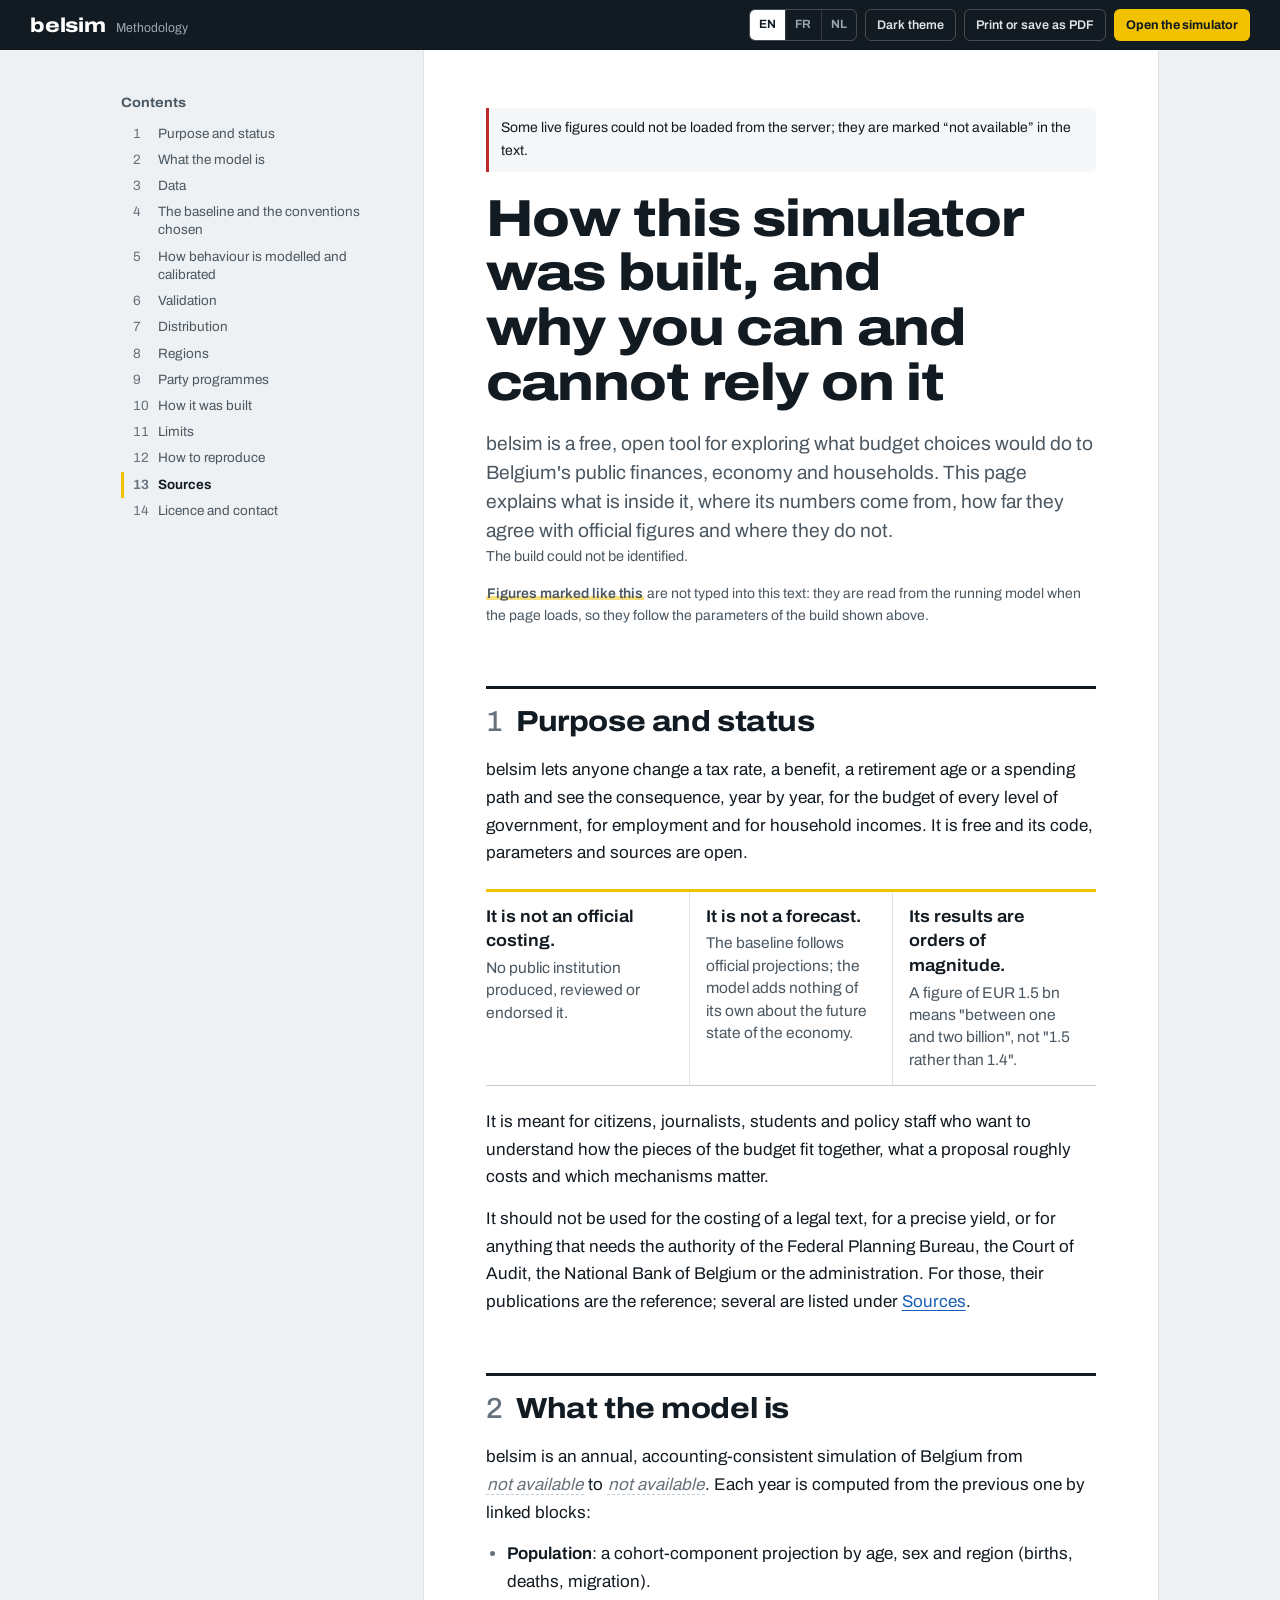
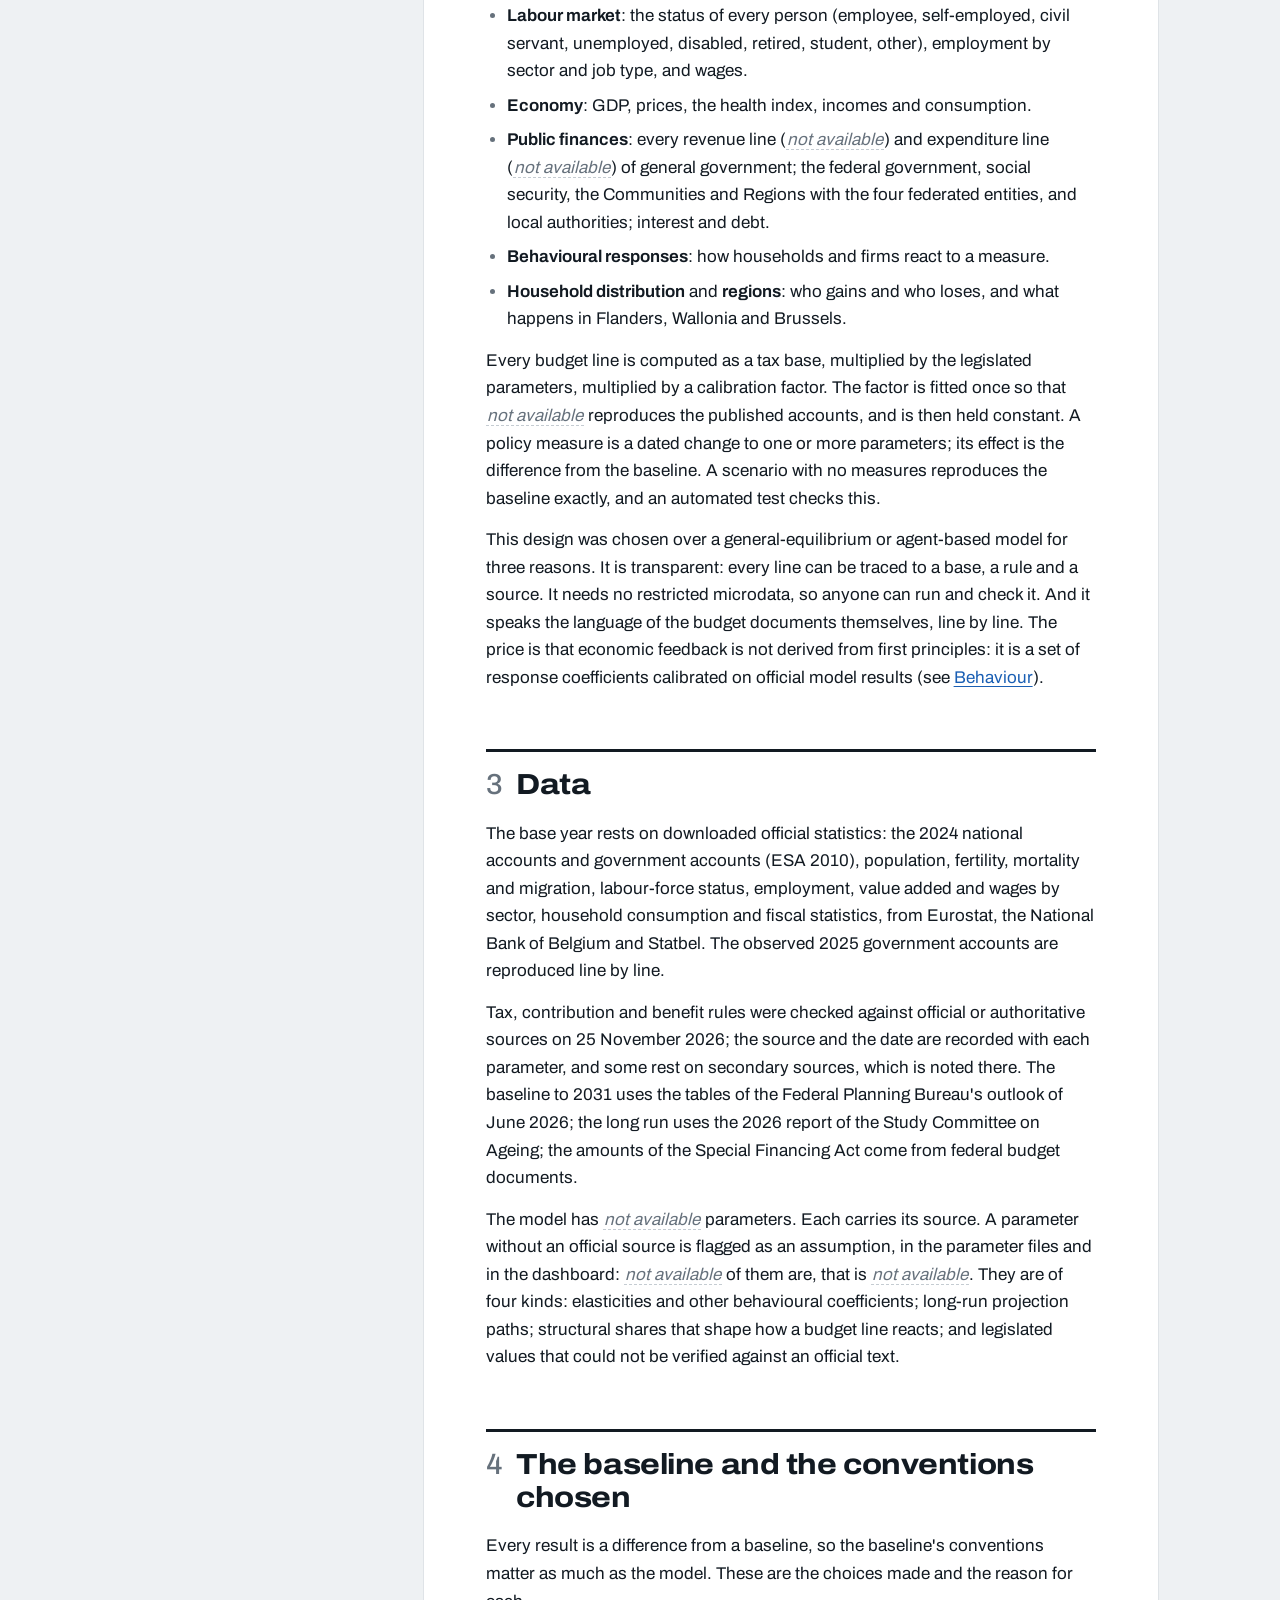
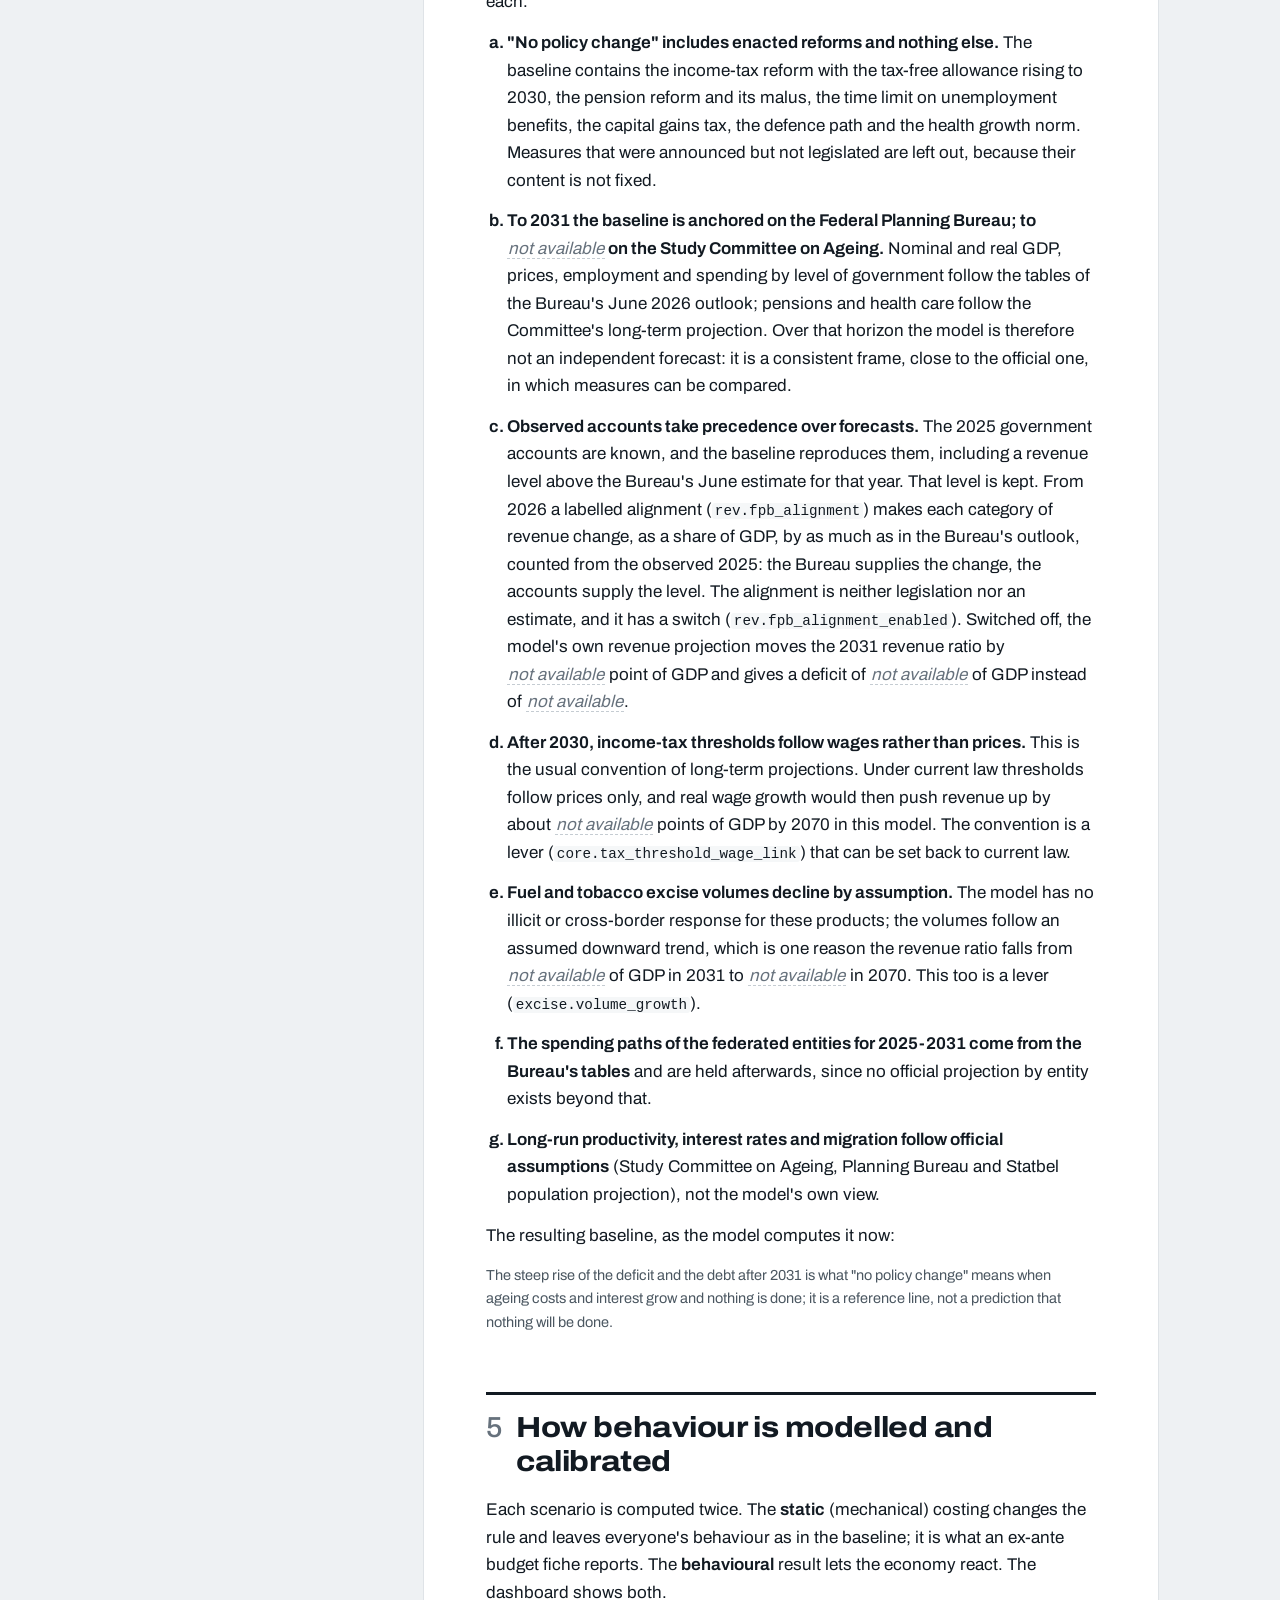
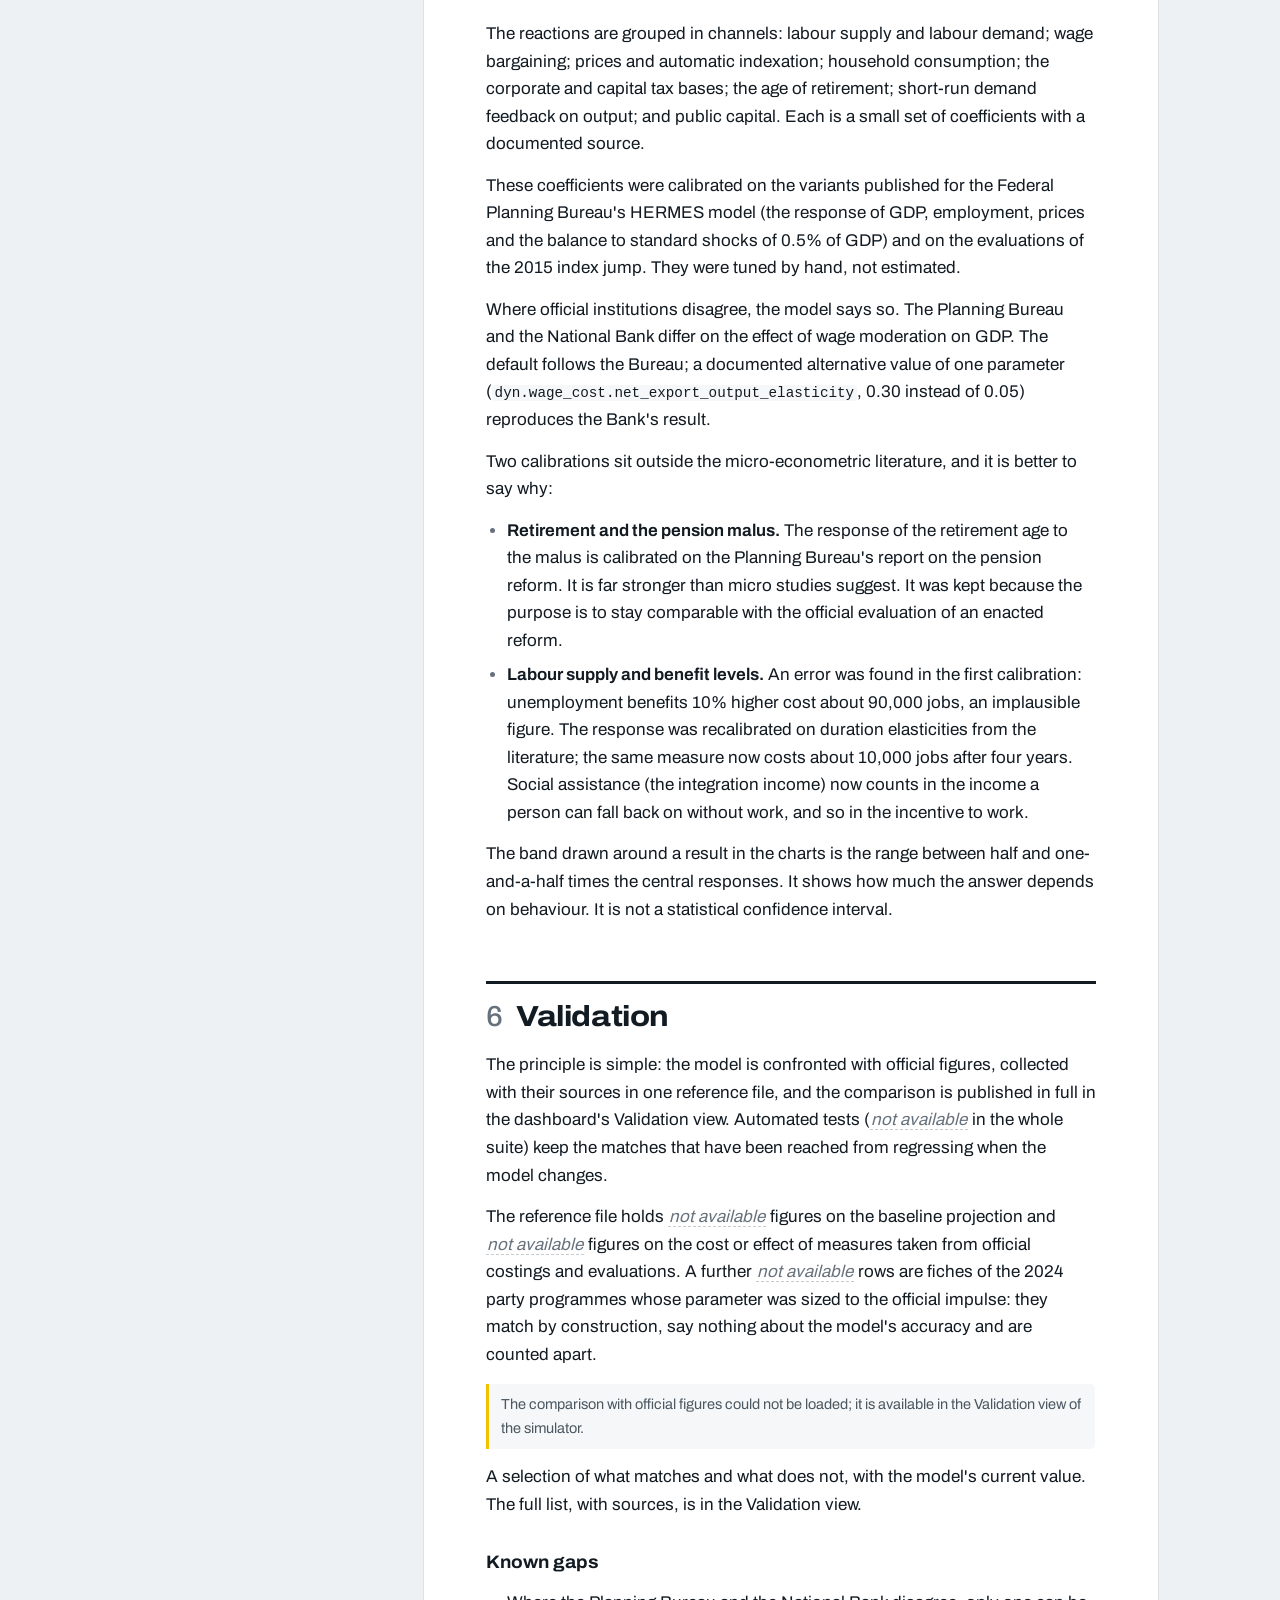
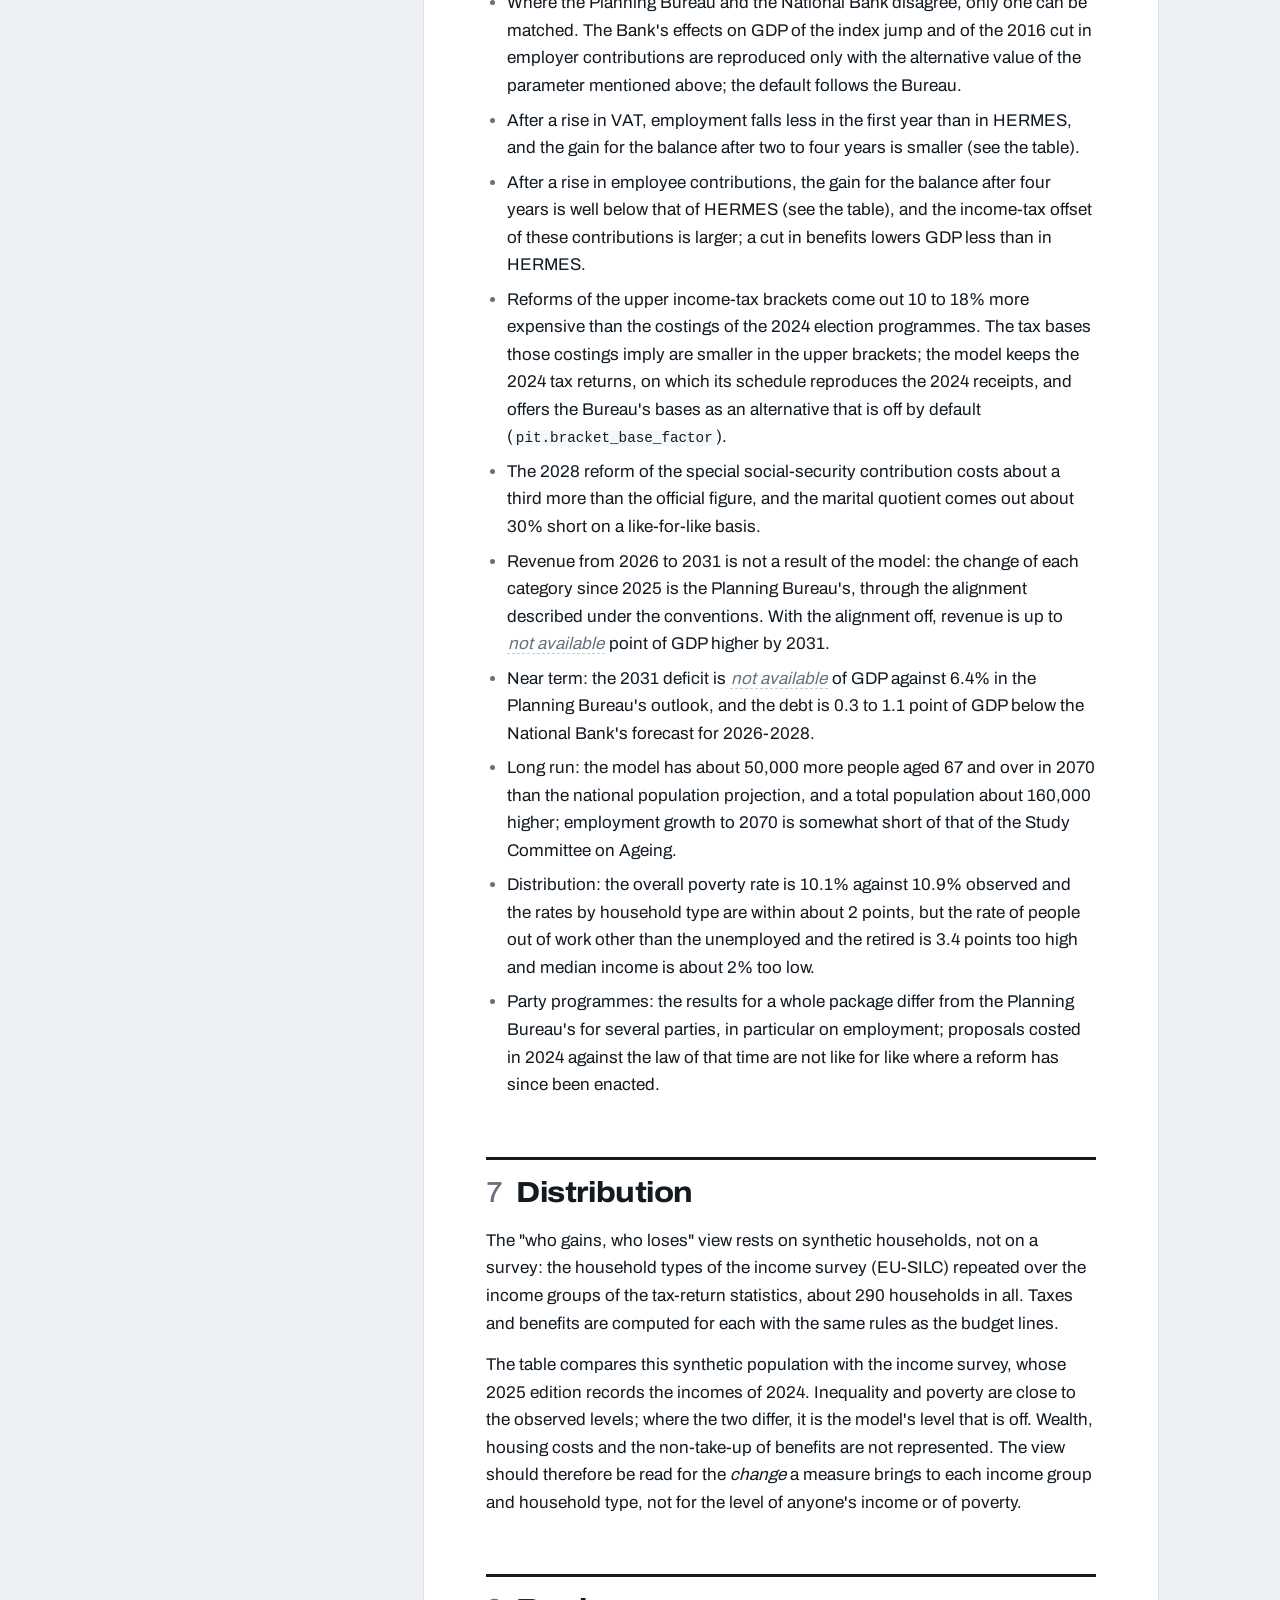
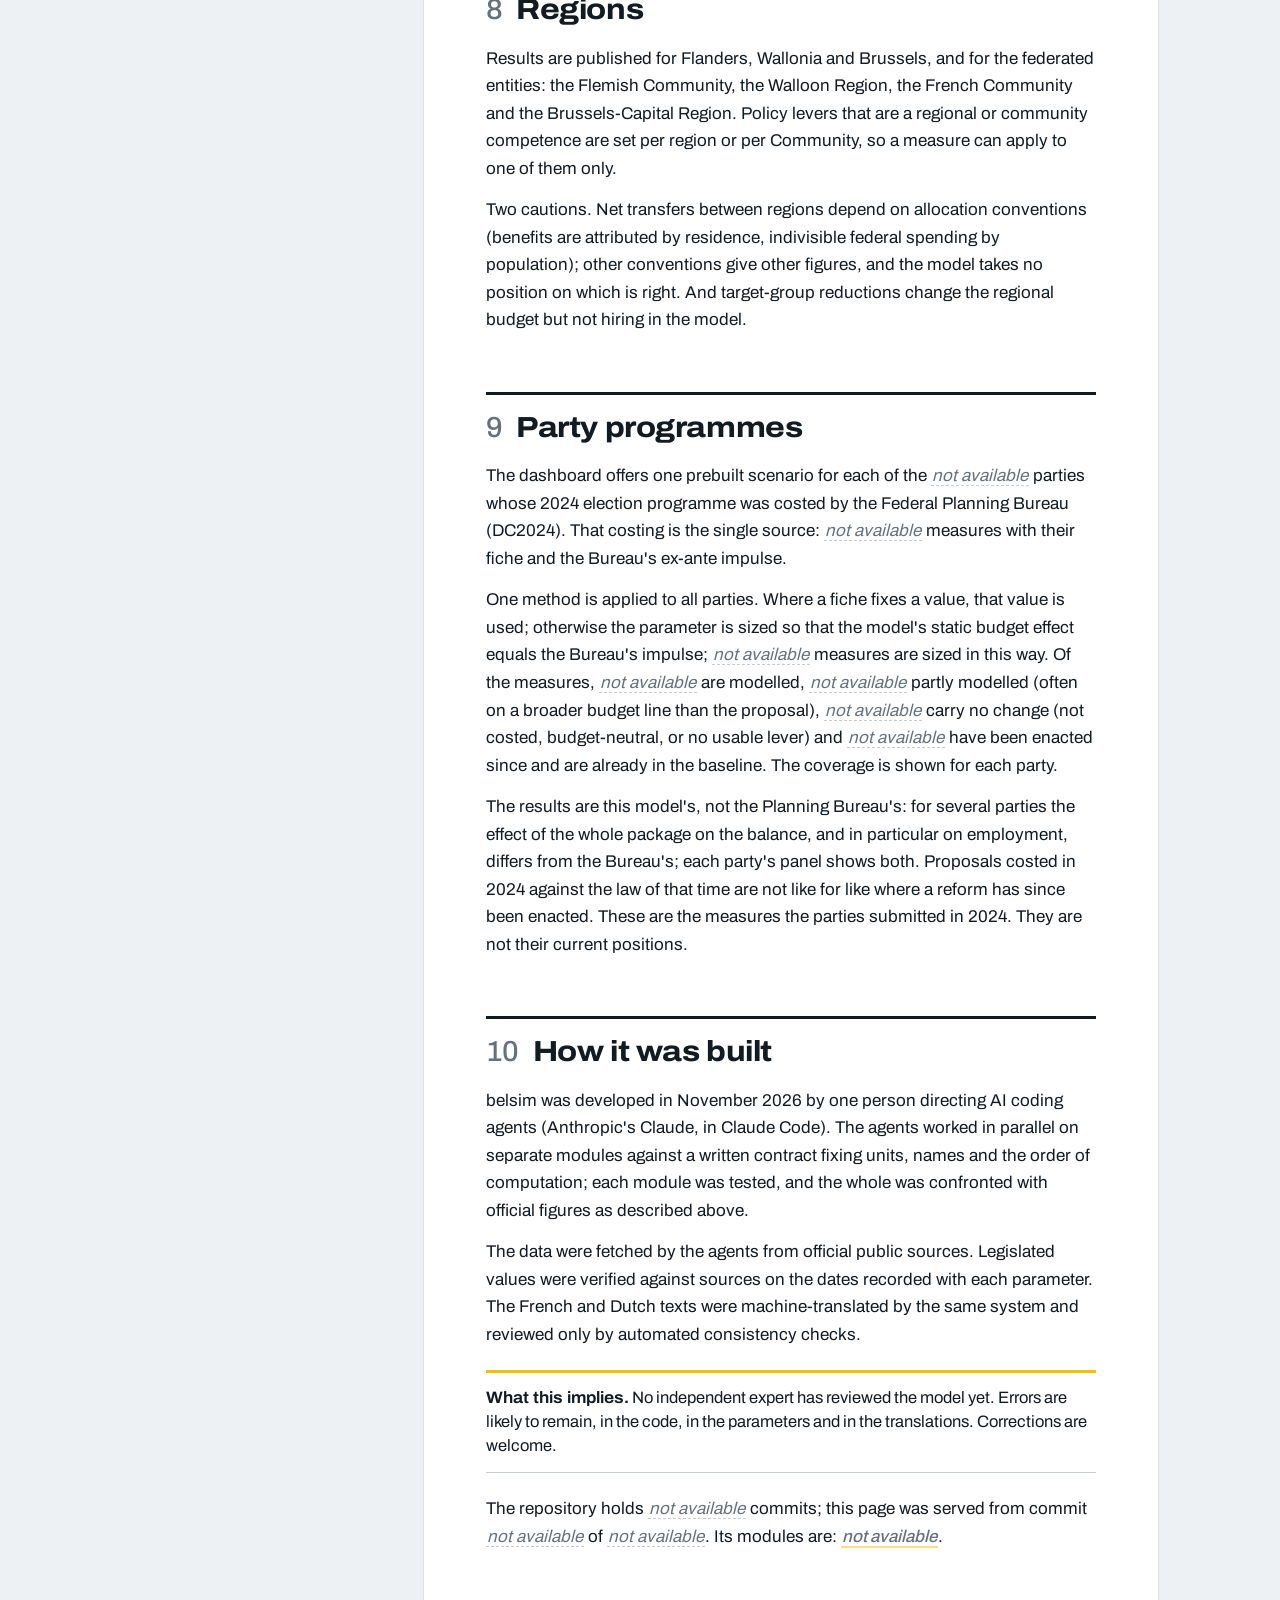
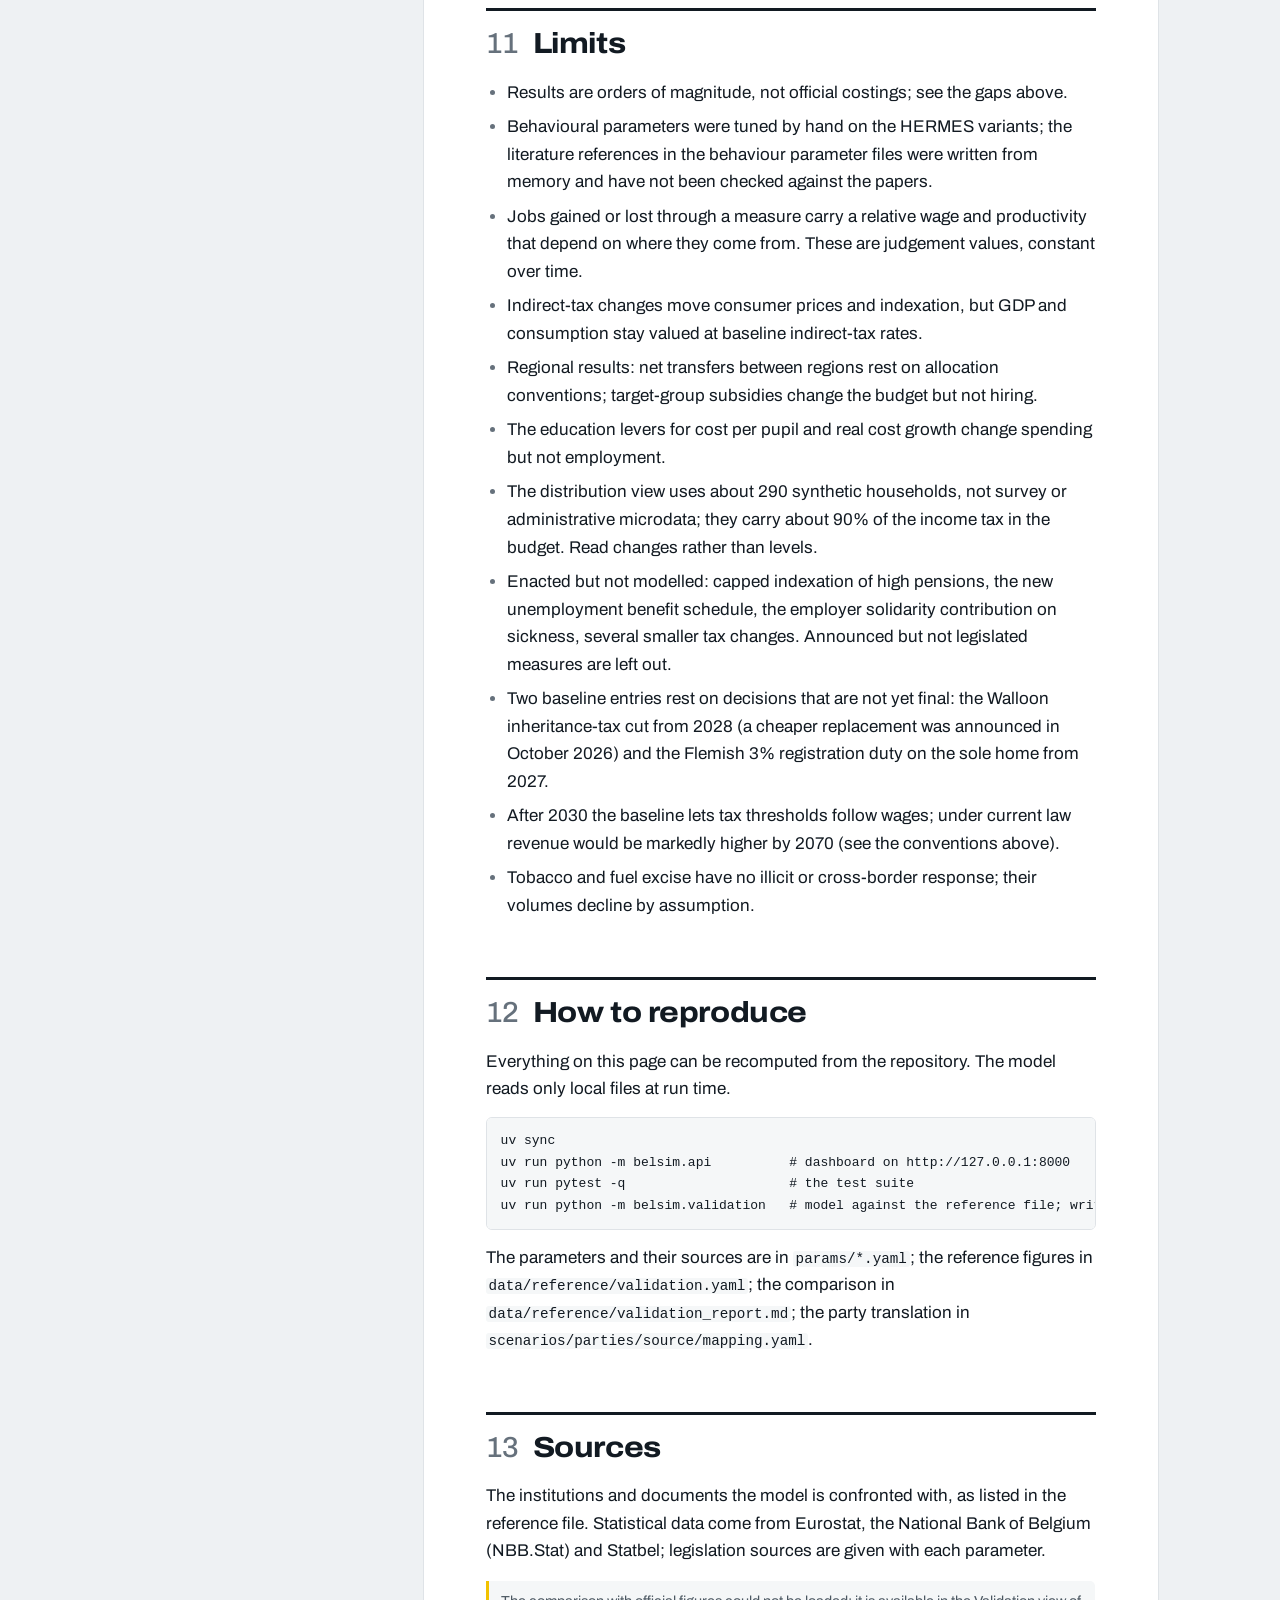
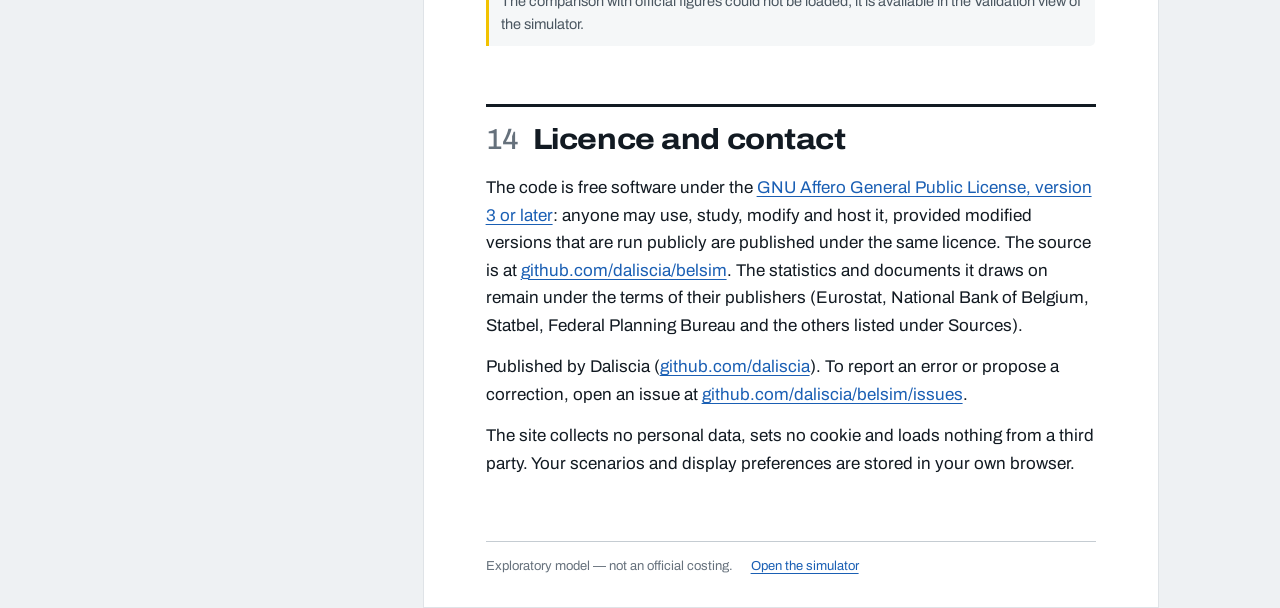
==== web/whitepaper.html @ 52c02fa8 "belsim: a small simulator of Belgium's public finances Change a tax rate, a pension age or a spendin" ====
<!doctype html>
<html lang="en" data-theme="light">
<head>
<meta charset="utf-8">
<meta name="viewport" content="width=device-width, initial-scale=1">
<meta name="color-scheme" content="light dark">
<title>Methodology — belsim</title>
<meta name="description" content="How the belsim simulator of Belgium's public finances was built, where its numbers come from, how far they agree with official figures, and what it should not be used for.">
<meta property="og:type" content="article">
<meta property="og:site_name" content="belsim">
<meta property="og:title" content="belsim — how this simulator was built, and why you can and cannot rely on it">
<meta property="og:description" content="Model, data, baseline conventions, behavioural calibration, validation against official figures, and limits of an open simulator of Belgium's public finances.">
<meta property="og:image" content="og.png">
<meta property="og:image:width" content="1200">
<meta property="og:image:height" content="630">
<meta property="og:image:alt" content="Chart titled “Belgium's budget, simulated”: public debt with no policy change, rising from 2024 to 2070, in % of GDP.">
<meta property="og:locale" content="en_GB">
<meta property="og:locale:alternate" content="fr_BE">
<meta property="og:locale:alternate" content="nl_BE">
<meta name="twitter:card" content="summary_large_image">
<meta name="twitter:title" content="belsim — methodology">
<meta name="twitter:description" content="How an open simulator of Belgium's public finances was built, and how far to trust it.">
<meta name="twitter:image" content="og.png">
<meta name="twitter:image:alt" content="Chart titled “Belgium's budget, simulated”: public debt with no policy change, rising from 2024 to 2070, in % of GDP.">
<link rel="icon" href="favicon.svg" type="image/svg+xml">
<script src="js/theme-init.js"></script>
<link rel="stylesheet" href="css/whitepaper.css">
</head>
<body>
<a class="skip" id="skip" href="#paper"></a>
<header id="top">
  <a class="brand" href="./"><span class="brand-name">belsim</span><span class="brand-sub" id="top-sub"></span></a>
  <div class="top-controls">
    <div class="seg" id="lang-seg" role="group"></div>
    <button type="button" class="btn quiet" id="theme-btn"></button>
    <button type="button" class="btn quiet" id="print-btn"></button>
    <a class="btn primary" id="app-link" href="./"></a>
  </div>
</header>
<noscript>
  <div class="nojs">
    <p>This page assembles its text and its live figures with JavaScript. Without it, the text alone can be read here: <a href="wp/en.html">English</a>, <a href="wp/fr.html" lang="fr">français</a>, <a href="wp/nl.html" lang="nl">Nederlands</a> (figures computed by the model are left blank).</p>
  </div>
</noscript>
<div id="layout">
  <nav id="toc" aria-labelledby="toc-title">
    <details id="toc-box" open>
      <summary id="toc-title"></summary>
      <ol id="toc-list"></ol>
    </details>
  </nav>
  <main id="paper" tabindex="-1">
    <div id="notice" role="status" hidden></div>
    <article id="article"><div class="boot"><span class="bar"></span></div></article>
    <footer id="paper-foot"></footer>
  </main>
</div>
<script type="module" src="js/whitepaper.js"></script>
</body>
</html>
---- web/css/whitepaper.css ----
/* The methodology page: a long-form document in the dashboard's own voice (same typeface, same
   inks, the one yellow mark). Light by default; dark when the visitor chose it in the dashboard
   or here; a print sheet at the end. */
@font-face {
  font-family: "Archivo";
  src: url("../vendor/archivo-latin-wdth-normal.woff2") format("woff2-variations");
  font-weight: 100 900;
  font-stretch: 62% 125%;
  font-display: swap;
}

:root {
  color-scheme: light;
  --page: #eef1f3; --paper: #ffffff; --surface-2: #f5f7f8;
  --ink: #121a22; --ink-2: #4b5761; --ink-3: #66717c;
  --rule: #dfe3e7; --rule-2: #c5ccd2;
  --bar: #121a22; --bar-ink: #dfe5ea; --bar-ink-2: #9aa5af;
  --flag: #f2c200; --flag-ink: #121a22;
  --mark: rgba(242, 194, 0, .5);          /* the stroke under a live figure */
  --link: #1a5fb4; --focus: #1a5fb4;
  --todo-bg: #fde8e8; --todo-ink: #8f1d1e;
  --q0: #cde2f8; --q0-ink: #0f2d4d; --q1: #9dc6f0; --q1-ink: #0f2d4d; --q2: #5b9fe6; --q2-ink: #06203c;
  --q3: #256fc4; --q3-ink: #fff; --q4: #12447f; --q4-ink: #fff;
}
:root[data-theme="dark"] {
  color-scheme: dark;
  --page: #0c1116; --paper: #141a21; --surface-2: #1d252e;
  --ink: #e9edf0; --ink-2: #b3bcc5; --ink-3: #8a95a0;
  --rule: #28303a; --rule-2: #3d4753;
  --bar: #080c10; --bar-ink: #dfe5ea; --bar-ink-2: #8f9ba6;
  --mark: rgba(242, 194, 0, .34);
  --link: #7ab8ff; --focus: #6fb0ff;
  --todo-bg: #3d1a1b; --todo-ink: #ffb4b4;
  --q0: #12345a; --q0-ink: #dbe9f7; --q1: #1a4f8a; --q1-ink: #e6f0fa; --q2: #2a73c2; --q2-ink: #fff;
  --q3: #5b9fe6; --q3-ink: #06203c; --q4: #a8cdf3; --q4-ink: #06203c;
}

* { box-sizing: border-box; }
html { scroll-behavior: smooth; scroll-padding-top: 72px; }
body {
  margin: 0; background: var(--page); color: var(--ink);
  font: 400 17px/1.62 "Archivo", system-ui, -apple-system, "Segoe UI", sans-serif;
  -webkit-font-smoothing: antialiased; text-rendering: optimizeLegibility;
}
h1, h2, h3, p, ul, ol, dl, dd, pre { margin: 0; }
a { color: var(--link); text-underline-offset: 3px; text-decoration-thickness: 1px; }
a:hover { text-decoration-thickness: 2px; }
button { font: inherit; color: inherit; }
:focus-visible { outline: 2px solid var(--focus); outline-offset: 2px; border-radius: 3px; }
[hidden] { display: none !important; }
@media (prefers-reduced-motion: reduce) { html { scroll-behavior: auto; } * { animation: none !important; transition: none !important; } }

.skip { position: absolute; left: -9999px; top: 8px; z-index: 100; background: var(--flag); color: var(--flag-ink); padding: 6px 12px; border-radius: 5px; font-weight: 650; font-size: 14px; }
.skip:focus { left: 8px; }

/* ------------------------------------------------------------------ top bar */
#top {
  position: sticky; top: 0; z-index: 20; display: flex; align-items: center; justify-content: space-between; gap: 10px 18px; flex-wrap: wrap;
  background: var(--bar); color: var(--bar-ink); padding: 9px clamp(14px, 3vw, 30px); font-size: 13px;
}
#top .brand { display: flex; align-items: baseline; gap: 10px; text-decoration: none; color: inherit; }
#top .brand-name { font-weight: 800; font-stretch: 118%; font-size: 20px; letter-spacing: -.01em; color: #fff; }
#top .brand-sub { color: var(--bar-ink-2); font-stretch: 92%; }
.top-controls { display: flex; align-items: center; gap: 8px; flex-wrap: wrap; }
#top :focus-visible { outline-color: var(--flag); }
.seg { display: inline-flex; border: 1px solid rgba(255, 255, 255, .22); border-radius: 6px; overflow: hidden; }
.seg button { border: 0; background: none; padding: 5px 9px; cursor: pointer; color: var(--bar-ink-2); font-size: 12px; font-weight: 650; letter-spacing: .02em; border-left: 1px solid rgba(255, 255, 255, .14); }
.seg button:first-child { border-left: 0; }
.seg button[aria-pressed="true"] { background: #fff; color: #121a22; }
.seg button:focus-visible { outline-offset: -2px; }
.btn { display: inline-block; white-space: nowrap; border-radius: 6px; padding: 5px 11px; cursor: pointer; font-weight: 600; font-size: 12.5px; text-decoration: none; border: 1px solid transparent; }
.btn.quiet { background: none; border-color: rgba(255, 255, 255, .22); color: var(--bar-ink); }
.btn.quiet:hover { border-color: rgba(255, 255, 255, .5); }
.btn.primary { background: var(--flag); color: var(--flag-ink); font-weight: 700; }
.btn.primary:hover { filter: brightness(1.06); }

/* ------------------------------------------------------------------ layout */
#layout {
  display: grid; grid-template-columns: minmax(190px, 250px) minmax(0, 46rem); gap: clamp(20px, 4vw, 56px);
  justify-content: center; align-items: start; padding: 0 clamp(14px, 3vw, 30px);
}
#toc { position: sticky; top: 60px; max-height: calc(100vh - 70px); overflow-y: auto; padding: 34px 0 20px; font-size: 13.5px; line-height: 1.35; }
#toc summary { font-weight: 700; font-stretch: 108%; color: var(--ink-2); list-style: none; cursor: default; margin-bottom: 8px; }
#toc summary::-webkit-details-marker { display: none; }
#toc ol { list-style: none; margin: 0; padding: 0; counter-reset: toc; }
#toc li { counter-increment: toc; }
#toc li a {
  display: grid; grid-template-columns: 1.7em 1fr; gap: 2px; padding: 4px 8px 4px 9px; border-left: 3px solid transparent;
  color: var(--ink-2); text-decoration: none;
}
#toc li a::before { content: counter(toc); font-variant-numeric: tabular-nums; color: var(--ink-3); }
#toc li a:hover { color: var(--ink); }
#toc li a[aria-current="true"] { color: var(--ink); font-weight: 650; border-left-color: var(--flag); }

#paper { background: var(--paper); border: 1px solid var(--rule); border-top: 0; padding: clamp(22px, 5vw, 58px) clamp(18px, 5vw, 62px) 30px; min-height: 100vh; outline: none; }
#article { counter-reset: sec; }
.boot { padding: 60px 0; }
.boot .bar { display: block; width: 120px; height: 4px; border-radius: 2px; background: var(--rule-2); overflow: hidden; position: relative; }
.boot .bar::after { content: ""; position: absolute; inset: 0; width: 40%; background: var(--ink); border-radius: 2px; animation: slide 1.1s ease-in-out infinite alternate; }
@keyframes slide { from { transform: translateX(-20%); } to { transform: translateX(170%); } }

#notice { background: var(--surface-2); border-left: 3px solid var(--flag); padding: 9px 12px; font-size: 14px; color: var(--ink-2); margin-bottom: 20px; border-radius: 0 5px 5px 0; }
#notice.err { border-left-color: #c0292a; color: var(--ink); }

/* ------------------------------------------------------------------ text */
.wp-head h1 {
  font-size: clamp(31px, 4.7vw, 52px); line-height: 1.05; font-weight: 800; font-stretch: 116%; letter-spacing: -.022em;
  max-width: 17em; text-wrap: balance;
}
.standfirst { font-size: clamp(18px, 1.5vw, 20.5px); line-height: 1.5; color: var(--ink-2); margin-top: 20px; max-width: 38em; }
.key { font-size: 14px; color: var(--ink-2); margin-top: 14px; }

section { margin-top: 58px; counter-increment: sec; }
section > h2 {
  font-size: clamp(23px, 2.4vw, 29px); line-height: 1.15; font-weight: 750; font-stretch: 112%; letter-spacing: -.015em;
  padding-top: 16px; border-top: 3px solid var(--ink); margin-bottom: 18px; display: grid; grid-template-columns: auto 1fr; gap: 0 14px; align-items: baseline;
}
section > h2::before { content: counter(sec); font-variant-numeric: tabular-nums; color: var(--ink-3); font-weight: 500; font-stretch: 100%; }
section h3 { font-size: 18px; font-weight: 700; font-stretch: 106%; margin: 30px 0 10px; }
section p, section li { max-width: 42em; }
section p + p, section ul + p, section ol + p, section div + p, section p + ul, section p + ol, section pre + p { margin-top: 14px; }
section ul, section ol { padding-left: 1.25em; margin-top: 12px; }
section li + li { margin-top: 7px; }
section li::marker { color: var(--ink-3); }
b { font-weight: 650; }
code { font-family: ui-monospace, SFMono-Regular, Menlo, Consolas, monospace; font-size: .84em; background: var(--surface-2); padding: 0 3px; border-radius: 3px; overflow-wrap: anywhere; }
pre { background: var(--surface-2); border: 1px solid var(--rule); border-radius: 6px; padding: 12px 14px; overflow-x: auto; margin-top: 14px; font-size: 14px; line-height: 1.55; }
pre code { background: none; padding: 0; font-size: 13px; overflow-wrap: normal; }
.note { font-size: 14.5px; color: var(--ink-2); }

ol.conventions { list-style: lower-alpha; }
ol.conventions li + li { margin-top: 13px; }
ol.conventions li::marker { font-weight: 650; color: var(--ink); }

/* a figure the model computed when the page loaded */
.live { font-variant-numeric: tabular-nums; font-weight: 600; white-space: nowrap; background: linear-gradient(transparent 64%, var(--mark) 64%, var(--mark) 94%, transparent 94%); padding: 0 1px; }
.live.pending { color: var(--ink-3); font-weight: 400; }
.live.missing { color: var(--ink-3); font-weight: 400; font-style: italic; background: none; border-bottom: 1px dashed var(--rule-2); }
.live.list { white-space: normal; background: none; font-weight: 500; border-bottom: 2px solid var(--mark); }

/* the three statements of status */
.status { display: grid; grid-template-columns: repeat(3, minmax(0, 1fr)); gap: 0; margin: 22px 0; border-top: 3px solid var(--flag); border-bottom: 1px solid var(--rule-2); }
.status p { margin: 0 !important; padding: 13px 16px 14px 0; font-size: 15.5px; line-height: 1.45; color: var(--ink-2); max-width: none; }
.status p + p { padding-left: 16px; border-left: 1px solid var(--rule); }
.status b { display: block; color: var(--ink); font-size: 17px; font-stretch: 106%; margin-bottom: 3px; }
.status.plain { grid-template-columns: minmax(0, 1fr); }
.status.plain b { display: inline; font-size: inherit; }
.status.plain p { color: var(--ink); font-size: 16.5px; padding-right: 0; }

.todo { background: var(--todo-bg); color: var(--todo-ink); padding: 2px 7px; border-radius: 4px; font-size: .93em; font-weight: 550; }

/* ------------------------------------------------------------------ build strip, tables, bars */
.build { display: grid; grid-template-columns: repeat(auto-fit, minmax(118px, 1fr)); gap: 0; margin-top: 26px; border-top: 1px solid var(--rule-2); border-bottom: 1px solid var(--rule-2); }
.build div { padding: 9px 12px 10px 0; min-width: 0; }
.build dt { font-size: 12.5px; color: var(--ink-3); }
.build dd { font-size: 17px; font-weight: 650; font-variant-numeric: tabular-nums; overflow-wrap: anywhere; }
.build dd small { display: block; font-size: 12px; font-weight: 400; color: var(--ink-3); }

.tbl-wrap { overflow-x: auto; margin-top: 16px; }
table { border-collapse: collapse; width: 100%; font-size: 14.5px; line-height: 1.4; }
caption { caption-side: top; text-align: left; font-size: 13.5px; color: var(--ink-2); padding-bottom: 6px; }
th { text-align: left; font-weight: 600; font-size: 13px; color: var(--ink-2); padding: 6px 10px 6px 0; border-bottom: 1px solid var(--ink); vertical-align: bottom; }
td { padding: 6px 10px 6px 0; border-bottom: 1px solid var(--rule); vertical-align: baseline; }
th.n, td.n { text-align: right; font-variant-numeric: tabular-nums; white-space: nowrap; padding-right: 0; padding-left: 10px; }
tr.total td { font-weight: 650; border-top: 1px solid var(--ink); border-bottom: 0; }
tr.sec th { border-bottom: 0; padding-top: 16px; color: var(--ink); font-size: 14px; font-weight: 700; }
td.v { padding-left: 12px; padding-right: 0; white-space: nowrap; }
td.date { white-space: nowrap; }
td .sub { display: block; font-size: 12.5px; color: var(--ink-3); }
td a { overflow-wrap: anywhere; }
.verdict { display: inline-block; font-size: 12px; font-weight: 650; padding: 1px 7px; border-radius: 9px; white-space: nowrap; }
.q0 { background: var(--q0); color: var(--q0-ink); } .q1 { background: var(--q1); color: var(--q1-ink); } .q2 { background: var(--q2); color: var(--q2-ink); }
.q3 { background: var(--q3); color: var(--q3-ink); } .q4 { background: var(--q4); color: var(--q4-ink); }

.valsum { margin-top: 18px; display: grid; gap: 16px; }
.valsum h4 { margin: 0 0 2px; font-size: 15px; font-weight: 650; }
.valsum p { font-size: 14.5px; color: var(--ink-2); margin: 0 0 6px !important; max-width: none; }
.valbar { display: flex; height: 24px; gap: 2px; border-radius: 4px; overflow: hidden; }
.valbar span { display: flex; align-items: center; justify-content: center; font-size: 12px; font-weight: 650; min-width: 20px; font-variant-numeric: tabular-nums; }
.legend { display: flex; flex-wrap: wrap; gap: 4px 16px; font-size: 13px; color: var(--ink-2); margin-top: 8px; }
.legend i { display: inline-block; width: 11px; height: 11px; border-radius: 2px; margin-right: 6px; vertical-align: -1px; }
.computing { font-size: 14.5px; color: var(--ink-2); background: var(--surface-2); border-left: 3px solid var(--flag); padding: 9px 12px; margin-top: 16px; border-radius: 0 5px 5px 0; }

#paper-foot { margin-top: 64px; padding-top: 14px; border-top: 1px solid var(--rule-2); font-size: 13px; color: var(--ink-3); display: flex; gap: 6px 18px; flex-wrap: wrap; }
.nojs { max-width: 46rem; margin: 30px auto; background: #fff; color: #121a22; padding: 16px 18px; border-left: 3px solid #f2c200; font-size: 15px; }

/* ------------------------------------------------------------------ narrow screens */
@media (max-width: 900px) {
  #layout { grid-template-columns: minmax(0, 1fr); gap: 0; padding: 0; }
  #toc { position: static; max-height: none; padding: 14px 18px 12px; background: var(--paper); border-bottom: 1px solid var(--rule); }
  #toc summary { cursor: pointer; margin-bottom: 0; list-style: revert; }
  #toc summary::-webkit-details-marker { display: revert; }
  #toc details[open] summary { margin-bottom: 8px; }
  #paper { border-left: 0; border-right: 0; }
  .status { grid-template-columns: minmax(0, 1fr); }
  .status p + p { padding-left: 0; border-left: 0; border-top: 1px solid var(--rule); }
  #top .brand-sub, #print-btn { display: none; }
  #top { position: static; }
  html { scroll-padding-top: 12px; }
  body { font-size: 16px; }
}

/* ------------------------------------------------------------------ print (and "save as PDF") */
@page { size: A4; margin: 18mm 17mm 20mm; }
@media print {
  :root, :root[data-theme="dark"] {
    color-scheme: light;
    --page: #fff; --paper: #fff; --surface-2: #f3f4f5; --ink: #000; --ink-2: #2c2c2c; --ink-3: #555;
    --rule: #cfcfcf; --rule-2: #9a9a9a; --link: #000; --mark: transparent; --todo-bg: #fff; --todo-ink: #000;
    --q0: #e3e3e3; --q0-ink: #000; --q1: #cfcfcf; --q1-ink: #000; --q2: #a9a9a9; --q2-ink: #000; --q3: #6e6e6e; --q3-ink: #fff; --q4: #333; --q4-ink: #fff;
  }
  html { scroll-behavior: auto; }
  body { font-size: 10.5pt; line-height: 1.5; background: #fff; }
  #top, .skip, #notice, .boot { display: none !important; }
  #layout { display: block; padding: 0; }
  #paper { border: 0; padding: 0; min-height: 0; }
  /* the contents come after the title block, as a numbered list */
  #toc { display: none !important; }
  .toc-print { display: block; margin-top: 9mm; break-after: page; }
  .toc-print h2 { font-size: 13pt; font-weight: 700; margin-bottom: 3mm; }
  .toc-print ol { margin: 0; padding-left: 1.6em; font-size: 10.5pt; }
  .toc-print li { margin: 1.4mm 0; }
  .toc-print a { color: #000; }
  .wp-head h1 { font-size: 25pt; max-width: none; }
  .standfirst { font-size: 12.5pt; }
  section { margin-top: 9mm; }
  section > h2 { font-size: 15.5pt; border-top-width: 1.5pt; padding-top: 3mm; margin-bottom: 3.5mm; break-after: avoid; }
  section h3 { font-size: 12pt; break-after: avoid; }
  section p, section li { max-width: none; orphans: 3; widows: 3; }
  .live, .live.list { background: none; border-bottom: 1.2pt solid #8a8a8a; }
  .status { border-top: 1.5pt solid #000; break-inside: avoid; }
  .todo { border: 1pt dashed #000; }
  table { font-size: 9pt; }
  tr, .valsum > div, pre, .build { break-inside: avoid; }
  thead { display: table-header-group; }
  .tbl-wrap { overflow: visible; }
  .valbar span, .verdict, .legend i { -webkit-print-color-adjust: exact; print-color-adjust: exact; }
  a { text-decoration: none; }
  section a[href^="http"]::after { content: " (" attr(href) ")"; font-size: 8pt; color: #444; overflow-wrap: anywhere; }
  td a[href^="http"]::after { content: none; }
  td .url { display: block; font-size: 7.5pt; color: #444; overflow-wrap: anywhere; }
  #paper-foot { margin-top: 10mm; }
}
@media screen { td .url, .toc-print { display: none; } }
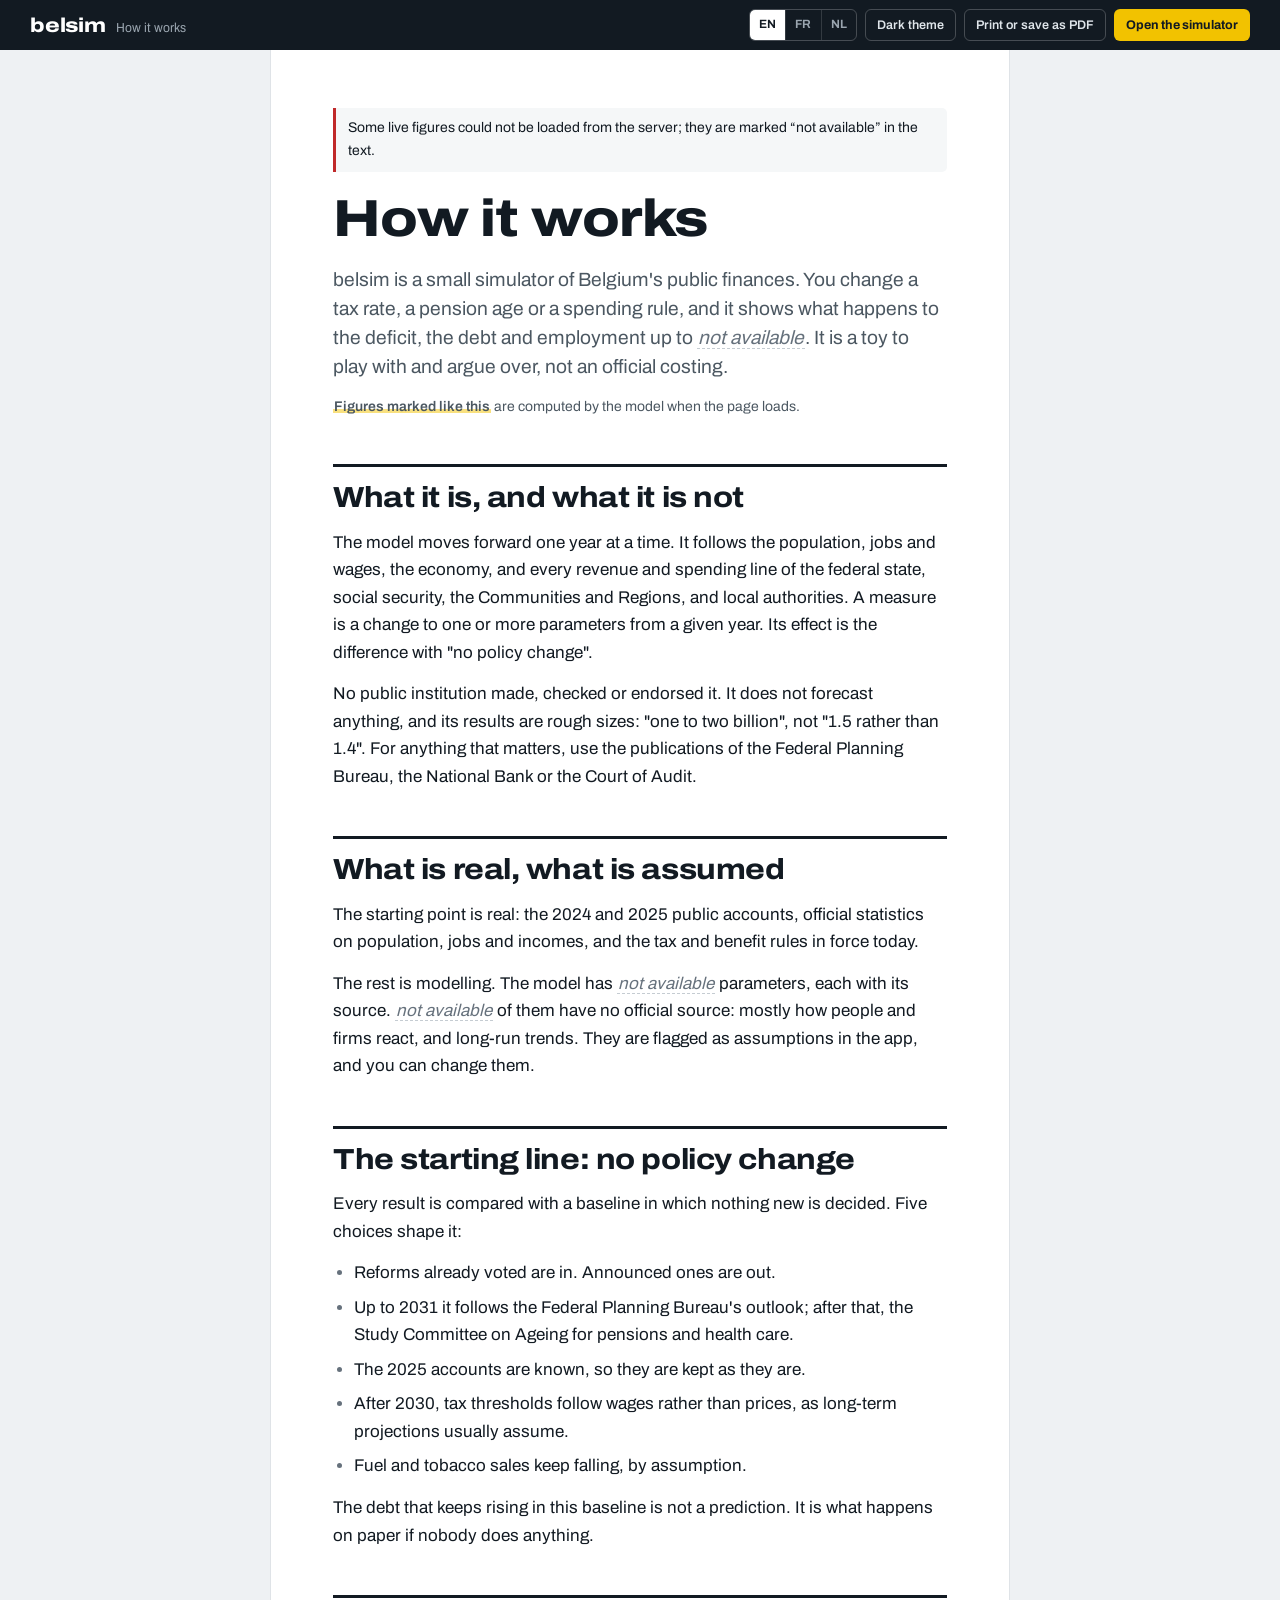
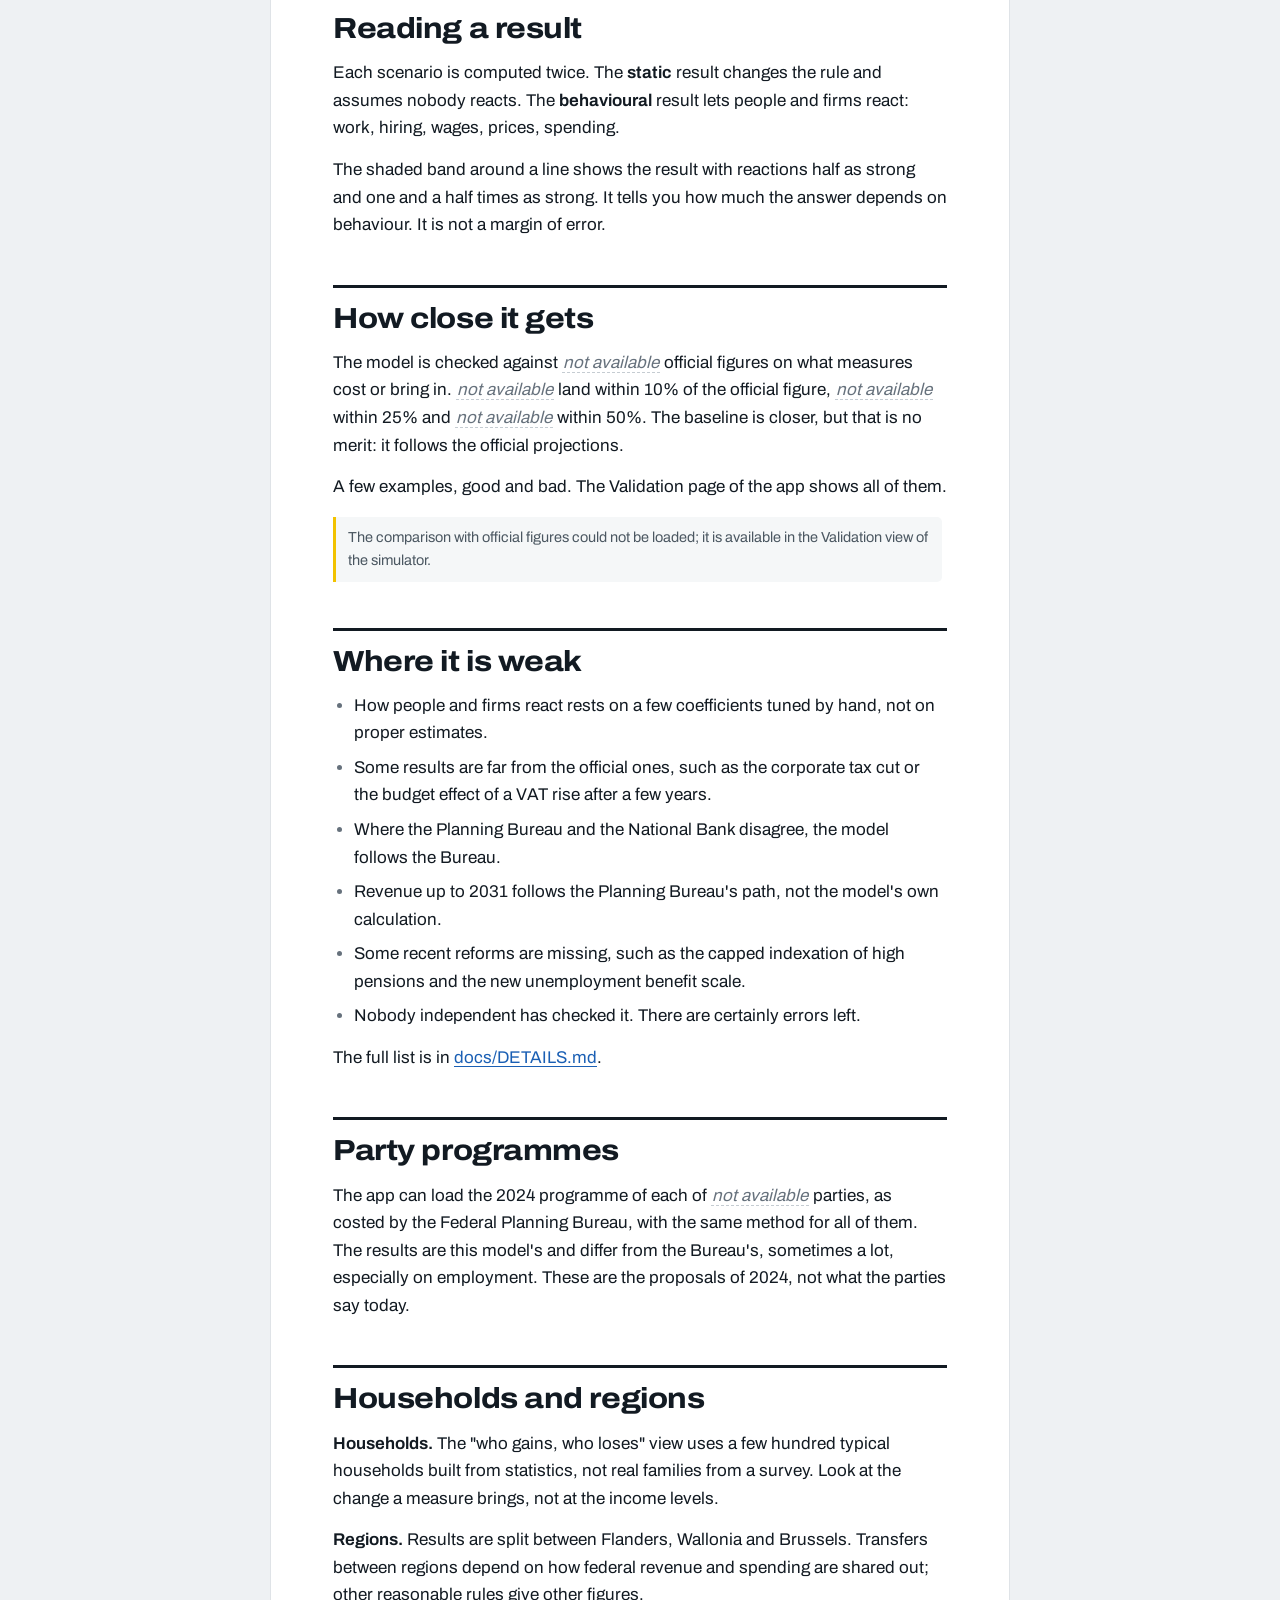
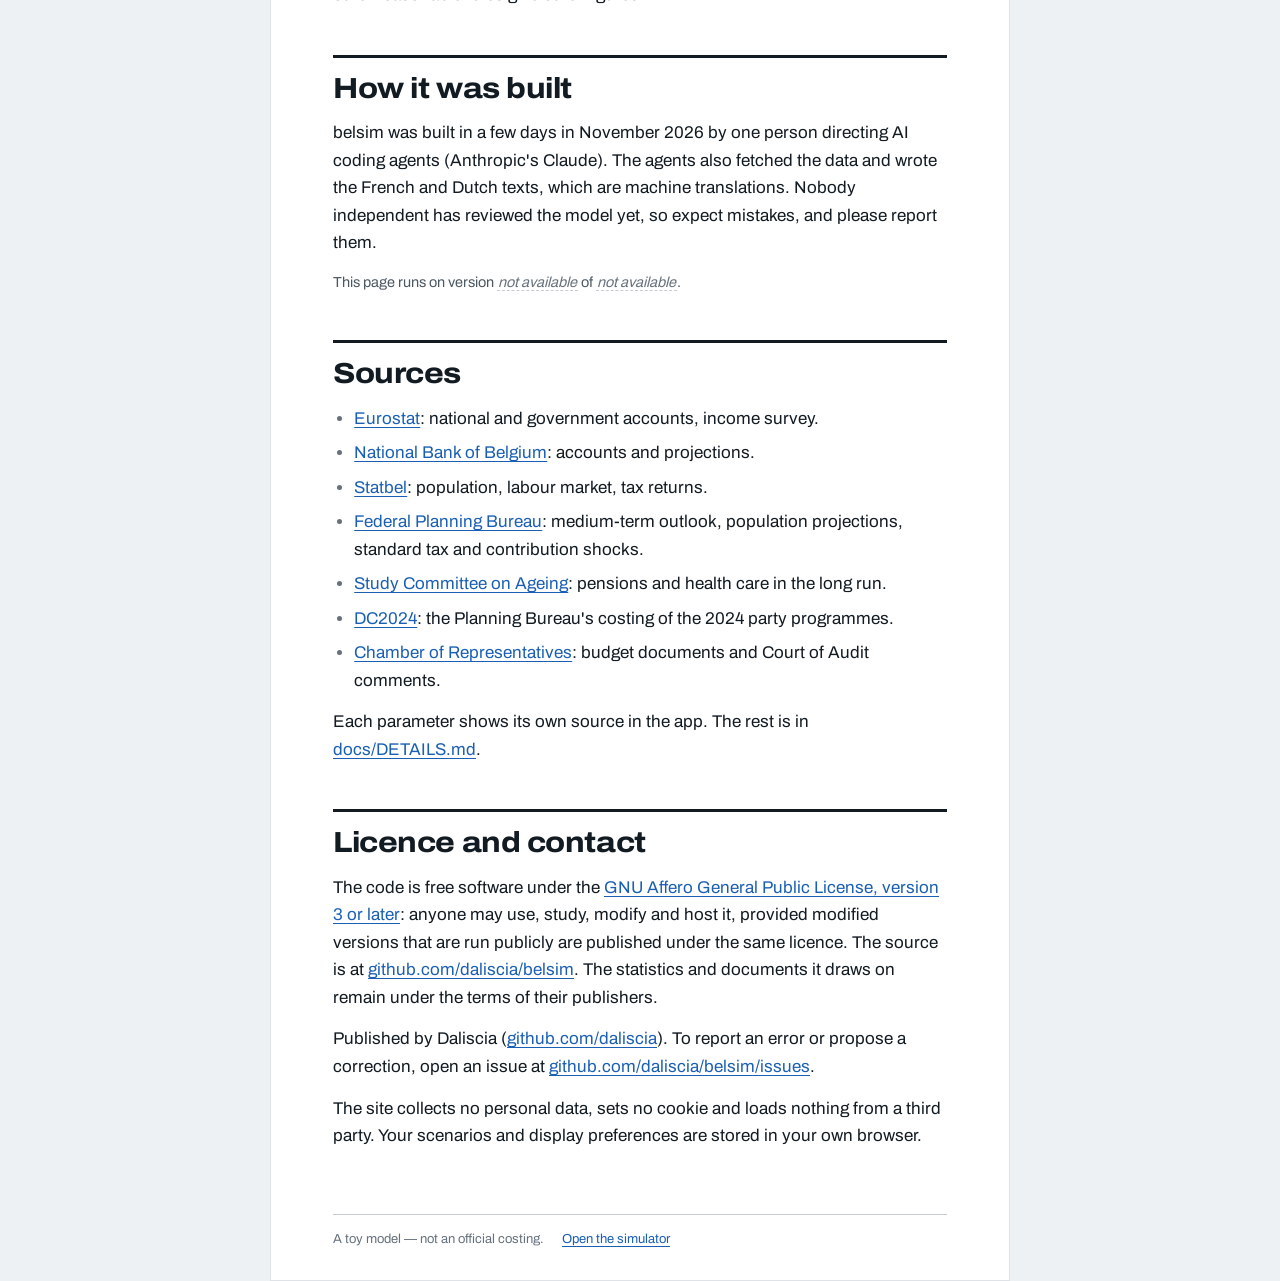
==== commit cd25ccff: "Shorter 'How it works' page Co-Authored-By: Claude Fable 5.2 <noreply@anthropic.com>" ====
--- a/web/whitepaper.html
+++ b/web/whitepaper.html
@@ -4,12 +4,12 @@
 <meta charset="utf-8">
 <meta name="viewport" content="width=device-width, initial-scale=1">
 <meta name="color-scheme" content="light dark">
-<title>Methodology — belsim</title>
-<meta name="description" content="How the belsim simulator of Belgium's public finances was built, where its numbers come from, how far they agree with official figures, and what it should not be used for.">
+<title>How it works — belsim</title>
+<meta name="description" content="How belsim, a small simulator of Belgium's public finances, works: what is real, what is assumed, and how much to trust it.">
 <meta property="og:type" content="article">
 <meta property="og:site_name" content="belsim">
-<meta property="og:title" content="belsim — how this simulator was built, and why you can and cannot rely on it">
-<meta property="og:description" content="Model, data, baseline conventions, behavioural calibration, validation against official figures, and limits of an open simulator of Belgium's public finances.">
+<meta property="og:title" content="belsim — how it works">
+<meta property="og:description" content="A toy model of Belgium's public finances: what is real, what is assumed, and how much to trust it.">
 <meta property="og:image" content="og.png">
 <meta property="og:image:width" content="1200">
 <meta property="og:image:height" content="630">
@@ -18,8 +18,8 @@
 <meta property="og:locale:alternate" content="fr_BE">
 <meta property="og:locale:alternate" content="nl_BE">
 <meta name="twitter:card" content="summary_large_image">
-<meta name="twitter:title" content="belsim — methodology">
-<meta name="twitter:description" content="How an open simulator of Belgium's public finances was built, and how far to trust it.">
+<meta name="twitter:title" content="belsim — how it works">
+<meta name="twitter:description" content="A toy model of Belgium's public finances: what is real, what is assumed, and how much to trust it.">
 <meta name="twitter:image" content="og.png">
 <meta name="twitter:image:alt" content="Chart titled “Belgium's budget, simulated”: public debt with no policy change, rising from 2024 to 2070, in % of GDP.">
 <link rel="icon" href="favicon.svg" type="image/svg+xml">
@@ -43,12 +43,6 @@
   </div>
 </noscript>
 <div id="layout">
-  <nav id="toc" aria-labelledby="toc-title">
-    <details id="toc-box" open>
-      <summary id="toc-title"></summary>
-      <ol id="toc-list"></ol>
-    </details>
-  </nav>
   <main id="paper" tabindex="-1">
     <div id="notice" role="status" hidden></div>
     <article id="article"><div class="boot"><span class="bar"></span></div></article>
--- a/web/css/whitepaper.css
+++ b/web/css/whitepaper.css
@@ -1,4 +1,4 @@
-/* The methodology page: a long-form document in the dashboard's own voice (same typeface, same
+/* The "How it works" page: a short document in the dashboard's own voice (same typeface, same
    inks, the one yellow mark). Light by default; dark when the visitor chose it in the dashboard
    or here; a print sheet at the end. */
 @font-face {
@@ -18,7 +18,6 @@
   --flag: #f2c200; --flag-ink: #121a22;
   --mark: rgba(242, 194, 0, .5);          /* the stroke under a live figure */
   --link: #1a5fb4; --focus: #1a5fb4;
-  --todo-bg: #fde8e8; --todo-ink: #8f1d1e;
   --q0: #cde2f8; --q0-ink: #0f2d4d; --q1: #9dc6f0; --q1-ink: #0f2d4d; --q2: #5b9fe6; --q2-ink: #06203c;
   --q3: #256fc4; --q3-ink: #fff; --q4: #12447f; --q4-ink: #fff;
 }
@@ -30,7 +29,6 @@
   --bar: #080c10; --bar-ink: #dfe5ea; --bar-ink-2: #8f9ba6;
   --mark: rgba(242, 194, 0, .34);
   --link: #7ab8ff; --focus: #6fb0ff;
-  --todo-bg: #3d1a1b; --todo-ink: #ffb4b4;
   --q0: #12345a; --q0-ink: #dbe9f7; --q1: #1a4f8a; --q1-ink: #e6f0fa; --q2: #2a73c2; --q2-ink: #fff;
   --q3: #5b9fe6; --q3-ink: #06203c; --q4: #a8cdf3; --q4-ink: #06203c;
 }
@@ -75,25 +73,8 @@
 .btn.primary:hover { filter: brightness(1.06); }
 
 /* ------------------------------------------------------------------ layout */
-#layout {
-  display: grid; grid-template-columns: minmax(190px, 250px) minmax(0, 46rem); gap: clamp(20px, 4vw, 56px);
-  justify-content: center; align-items: start; padding: 0 clamp(14px, 3vw, 30px);
-}
-#toc { position: sticky; top: 60px; max-height: calc(100vh - 70px); overflow-y: auto; padding: 34px 0 20px; font-size: 13.5px; line-height: 1.35; }
-#toc summary { font-weight: 700; font-stretch: 108%; color: var(--ink-2); list-style: none; cursor: default; margin-bottom: 8px; }
-#toc summary::-webkit-details-marker { display: none; }
-#toc ol { list-style: none; margin: 0; padding: 0; counter-reset: toc; }
-#toc li { counter-increment: toc; }
-#toc li a {
-  display: grid; grid-template-columns: 1.7em 1fr; gap: 2px; padding: 4px 8px 4px 9px; border-left: 3px solid transparent;
-  color: var(--ink-2); text-decoration: none;
-}
-#toc li a::before { content: counter(toc); font-variant-numeric: tabular-nums; color: var(--ink-3); }
-#toc li a:hover { color: var(--ink); }
-#toc li a[aria-current="true"] { color: var(--ink); font-weight: 650; border-left-color: var(--flag); }
-
+#layout { max-width: 50rem; margin: 0 auto; padding: 0 clamp(14px, 3vw, 30px); }
 #paper { background: var(--paper); border: 1px solid var(--rule); border-top: 0; padding: clamp(22px, 5vw, 58px) clamp(18px, 5vw, 62px) 30px; min-height: 100vh; outline: none; }
-#article { counter-reset: sec; }
 .boot { padding: 60px 0; }
 .boot .bar { display: block; width: 120px; height: 4px; border-radius: 2px; background: var(--rule-2); overflow: hidden; position: relative; }
 .boot .bar::after { content: ""; position: absolute; inset: 0; width: 40%; background: var(--ink); border-radius: 2px; animation: slide 1.1s ease-in-out infinite alternate; }
@@ -110,12 +91,11 @@
 .standfirst { font-size: clamp(18px, 1.5vw, 20.5px); line-height: 1.5; color: var(--ink-2); margin-top: 20px; max-width: 38em; }
 .key { font-size: 14px; color: var(--ink-2); margin-top: 14px; }
 
-section { margin-top: 58px; counter-increment: sec; }
+section { margin-top: 46px; }
 section > h2 {
   font-size: clamp(23px, 2.4vw, 29px); line-height: 1.15; font-weight: 750; font-stretch: 112%; letter-spacing: -.015em;
-  padding-top: 16px; border-top: 3px solid var(--ink); margin-bottom: 18px; display: grid; grid-template-columns: auto 1fr; gap: 0 14px; align-items: baseline;
+  padding-top: 14px; border-top: 3px solid var(--ink); margin-bottom: 14px;
 }
-section > h2::before { content: counter(sec); font-variant-numeric: tabular-nums; color: var(--ink-3); font-weight: 500; font-stretch: 100%; }
 section h3 { font-size: 18px; font-weight: 700; font-stretch: 106%; margin: 30px 0 10px; }
 section p, section li { max-width: 42em; }
 section p + p, section ul + p, section ol + p, section div + p, section p + ul, section p + ol, section pre + p { margin-top: 14px; }
@@ -128,57 +108,25 @@
 pre code { background: none; padding: 0; font-size: 13px; overflow-wrap: normal; }
 .note { font-size: 14.5px; color: var(--ink-2); }
 
-ol.conventions { list-style: lower-alpha; }
-ol.conventions li + li { margin-top: 13px; }
-ol.conventions li::marker { font-weight: 650; color: var(--ink); }
-
 /* a figure the model computed when the page loaded */
 .live { font-variant-numeric: tabular-nums; font-weight: 600; white-space: nowrap; background: linear-gradient(transparent 64%, var(--mark) 64%, var(--mark) 94%, transparent 94%); padding: 0 1px; }
 .live.pending { color: var(--ink-3); font-weight: 400; }
 .live.missing { color: var(--ink-3); font-weight: 400; font-style: italic; background: none; border-bottom: 1px dashed var(--rule-2); }
-.live.list { white-space: normal; background: none; font-weight: 500; border-bottom: 2px solid var(--mark); }
 
-/* the three statements of status */
-.status { display: grid; grid-template-columns: repeat(3, minmax(0, 1fr)); gap: 0; margin: 22px 0; border-top: 3px solid var(--flag); border-bottom: 1px solid var(--rule-2); }
-.status p { margin: 0 !important; padding: 13px 16px 14px 0; font-size: 15.5px; line-height: 1.45; color: var(--ink-2); max-width: none; }
-.status p + p { padding-left: 16px; border-left: 1px solid var(--rule); }
-.status b { display: block; color: var(--ink); font-size: 17px; font-stretch: 106%; margin-bottom: 3px; }
-.status.plain { grid-template-columns: minmax(0, 1fr); }
-.status.plain b { display: inline; font-size: inherit; }
-.status.plain p { color: var(--ink); font-size: 16.5px; padding-right: 0; }
-
-.todo { background: var(--todo-bg); color: var(--todo-ink); padding: 2px 7px; border-radius: 4px; font-size: .93em; font-weight: 550; }
-
-/* ------------------------------------------------------------------ build strip, tables, bars */
-.build { display: grid; grid-template-columns: repeat(auto-fit, minmax(118px, 1fr)); gap: 0; margin-top: 26px; border-top: 1px solid var(--rule-2); border-bottom: 1px solid var(--rule-2); }
-.build div { padding: 9px 12px 10px 0; min-width: 0; }
-.build dt { font-size: 12.5px; color: var(--ink-3); }
-.build dd { font-size: 17px; font-weight: 650; font-variant-numeric: tabular-nums; overflow-wrap: anywhere; }
-.build dd small { display: block; font-size: 12px; font-weight: 400; color: var(--ink-3); }
-
+/* ------------------------------------------------------------------ table */
 .tbl-wrap { overflow-x: auto; margin-top: 16px; }
 table { border-collapse: collapse; width: 100%; font-size: 14.5px; line-height: 1.4; }
 caption { caption-side: top; text-align: left; font-size: 13.5px; color: var(--ink-2); padding-bottom: 6px; }
 th { text-align: left; font-weight: 600; font-size: 13px; color: var(--ink-2); padding: 6px 10px 6px 0; border-bottom: 1px solid var(--ink); vertical-align: bottom; }
 td { padding: 6px 10px 6px 0; border-bottom: 1px solid var(--rule); vertical-align: baseline; }
 th.n, td.n { text-align: right; font-variant-numeric: tabular-nums; white-space: nowrap; padding-right: 0; padding-left: 10px; }
-tr.total td { font-weight: 650; border-top: 1px solid var(--ink); border-bottom: 0; }
-tr.sec th { border-bottom: 0; padding-top: 16px; color: var(--ink); font-size: 14px; font-weight: 700; }
 td.v { padding-left: 12px; padding-right: 0; white-space: nowrap; }
-td.date { white-space: nowrap; }
 td .sub { display: block; font-size: 12.5px; color: var(--ink-3); }
 td a { overflow-wrap: anywhere; }
 .verdict { display: inline-block; font-size: 12px; font-weight: 650; padding: 1px 7px; border-radius: 9px; white-space: nowrap; }
 .q0 { background: var(--q0); color: var(--q0-ink); } .q1 { background: var(--q1); color: var(--q1-ink); } .q2 { background: var(--q2); color: var(--q2-ink); }
 .q3 { background: var(--q3); color: var(--q3-ink); } .q4 { background: var(--q4); color: var(--q4-ink); }
 
-.valsum { margin-top: 18px; display: grid; gap: 16px; }
-.valsum h4 { margin: 0 0 2px; font-size: 15px; font-weight: 650; }
-.valsum p { font-size: 14.5px; color: var(--ink-2); margin: 0 0 6px !important; max-width: none; }
-.valbar { display: flex; height: 24px; gap: 2px; border-radius: 4px; overflow: hidden; }
-.valbar span { display: flex; align-items: center; justify-content: center; font-size: 12px; font-weight: 650; min-width: 20px; font-variant-numeric: tabular-nums; }
-.legend { display: flex; flex-wrap: wrap; gap: 4px 16px; font-size: 13px; color: var(--ink-2); margin-top: 8px; }
-.legend i { display: inline-block; width: 11px; height: 11px; border-radius: 2px; margin-right: 6px; vertical-align: -1px; }
 .computing { font-size: 14.5px; color: var(--ink-2); background: var(--surface-2); border-left: 3px solid var(--flag); padding: 9px 12px; margin-top: 16px; border-radius: 0 5px 5px 0; }
 
 #paper-foot { margin-top: 64px; padding-top: 14px; border-top: 1px solid var(--rule-2); font-size: 13px; color: var(--ink-3); display: flex; gap: 6px 18px; flex-wrap: wrap; }
@@ -186,15 +134,11 @@
 
 /* ------------------------------------------------------------------ narrow screens */
 @media (max-width: 900px) {
-  #layout { grid-template-columns: minmax(0, 1fr); gap: 0; padding: 0; }
-  #toc { position: static; max-height: none; padding: 14px 18px 12px; background: var(--paper); border-bottom: 1px solid var(--rule); }
-  #toc summary { cursor: pointer; margin-bottom: 0; list-style: revert; }
-  #toc summary::-webkit-details-marker { display: revert; }
-  #toc details[open] summary { margin-bottom: 8px; }
+  #layout { padding: 0; }
   #paper { border-left: 0; border-right: 0; }
-  .status { grid-template-columns: minmax(0, 1fr); }
-  .status p + p { padding-left: 0; border-left: 0; border-top: 1px solid var(--rule); }
   #top .brand-sub, #print-btn { display: none; }
+  /* the gap says it already: the verdict pill is dropped where the table would not fit */
+  @media (max-width: 560px) { td.v, th:last-child:empty { display: none; } table { font-size: 13.5px; } td:first-child { overflow-wrap: anywhere; hyphens: auto; } }
   #top { position: static; }
   html { scroll-padding-top: 12px; }
   body { font-size: 16px; }
@@ -206,39 +150,28 @@
   :root, :root[data-theme="dark"] {
     color-scheme: light;
     --page: #fff; --paper: #fff; --surface-2: #f3f4f5; --ink: #000; --ink-2: #2c2c2c; --ink-3: #555;
-    --rule: #cfcfcf; --rule-2: #9a9a9a; --link: #000; --mark: transparent; --todo-bg: #fff; --todo-ink: #000;
+    --rule: #cfcfcf; --rule-2: #9a9a9a; --link: #000; --mark: transparent;
     --q0: #e3e3e3; --q0-ink: #000; --q1: #cfcfcf; --q1-ink: #000; --q2: #a9a9a9; --q2-ink: #000; --q3: #6e6e6e; --q3-ink: #fff; --q4: #333; --q4-ink: #fff;
   }
   html { scroll-behavior: auto; }
   body { font-size: 10.5pt; line-height: 1.5; background: #fff; }
   #top, .skip, #notice, .boot { display: none !important; }
-  #layout { display: block; padding: 0; }
+  #layout { max-width: none; padding: 0; }
   #paper { border: 0; padding: 0; min-height: 0; }
-  /* the contents come after the title block, as a numbered list */
-  #toc { display: none !important; }
-  .toc-print { display: block; margin-top: 9mm; break-after: page; }
-  .toc-print h2 { font-size: 13pt; font-weight: 700; margin-bottom: 3mm; }
-  .toc-print ol { margin: 0; padding-left: 1.6em; font-size: 10.5pt; }
-  .toc-print li { margin: 1.4mm 0; }
-  .toc-print a { color: #000; }
   .wp-head h1 { font-size: 25pt; max-width: none; }
   .standfirst { font-size: 12.5pt; }
   section { margin-top: 9mm; }
   section > h2 { font-size: 15.5pt; border-top-width: 1.5pt; padding-top: 3mm; margin-bottom: 3.5mm; break-after: avoid; }
   section h3 { font-size: 12pt; break-after: avoid; }
   section p, section li { max-width: none; orphans: 3; widows: 3; }
-  .live, .live.list { background: none; border-bottom: 1.2pt solid #8a8a8a; }
-  .status { border-top: 1.5pt solid #000; break-inside: avoid; }
-  .todo { border: 1pt dashed #000; }
+  .live { background: none; border-bottom: 1.2pt solid #8a8a8a; }
   table { font-size: 9pt; }
-  tr, .valsum > div, pre, .build { break-inside: avoid; }
+  tr, pre { break-inside: avoid; }
   thead { display: table-header-group; }
   .tbl-wrap { overflow: visible; }
-  .valbar span, .verdict, .legend i { -webkit-print-color-adjust: exact; print-color-adjust: exact; }
+  .verdict { -webkit-print-color-adjust: exact; print-color-adjust: exact; }
   a { text-decoration: none; }
   section a[href^="http"]::after { content: " (" attr(href) ")"; font-size: 8pt; color: #444; overflow-wrap: anywhere; }
   td a[href^="http"]::after { content: none; }
-  td .url { display: block; font-size: 7.5pt; color: #444; overflow-wrap: anywhere; }
   #paper-foot { margin-top: 10mm; }
 }
-@media screen { td .url, .toc-print { display: none; } }
